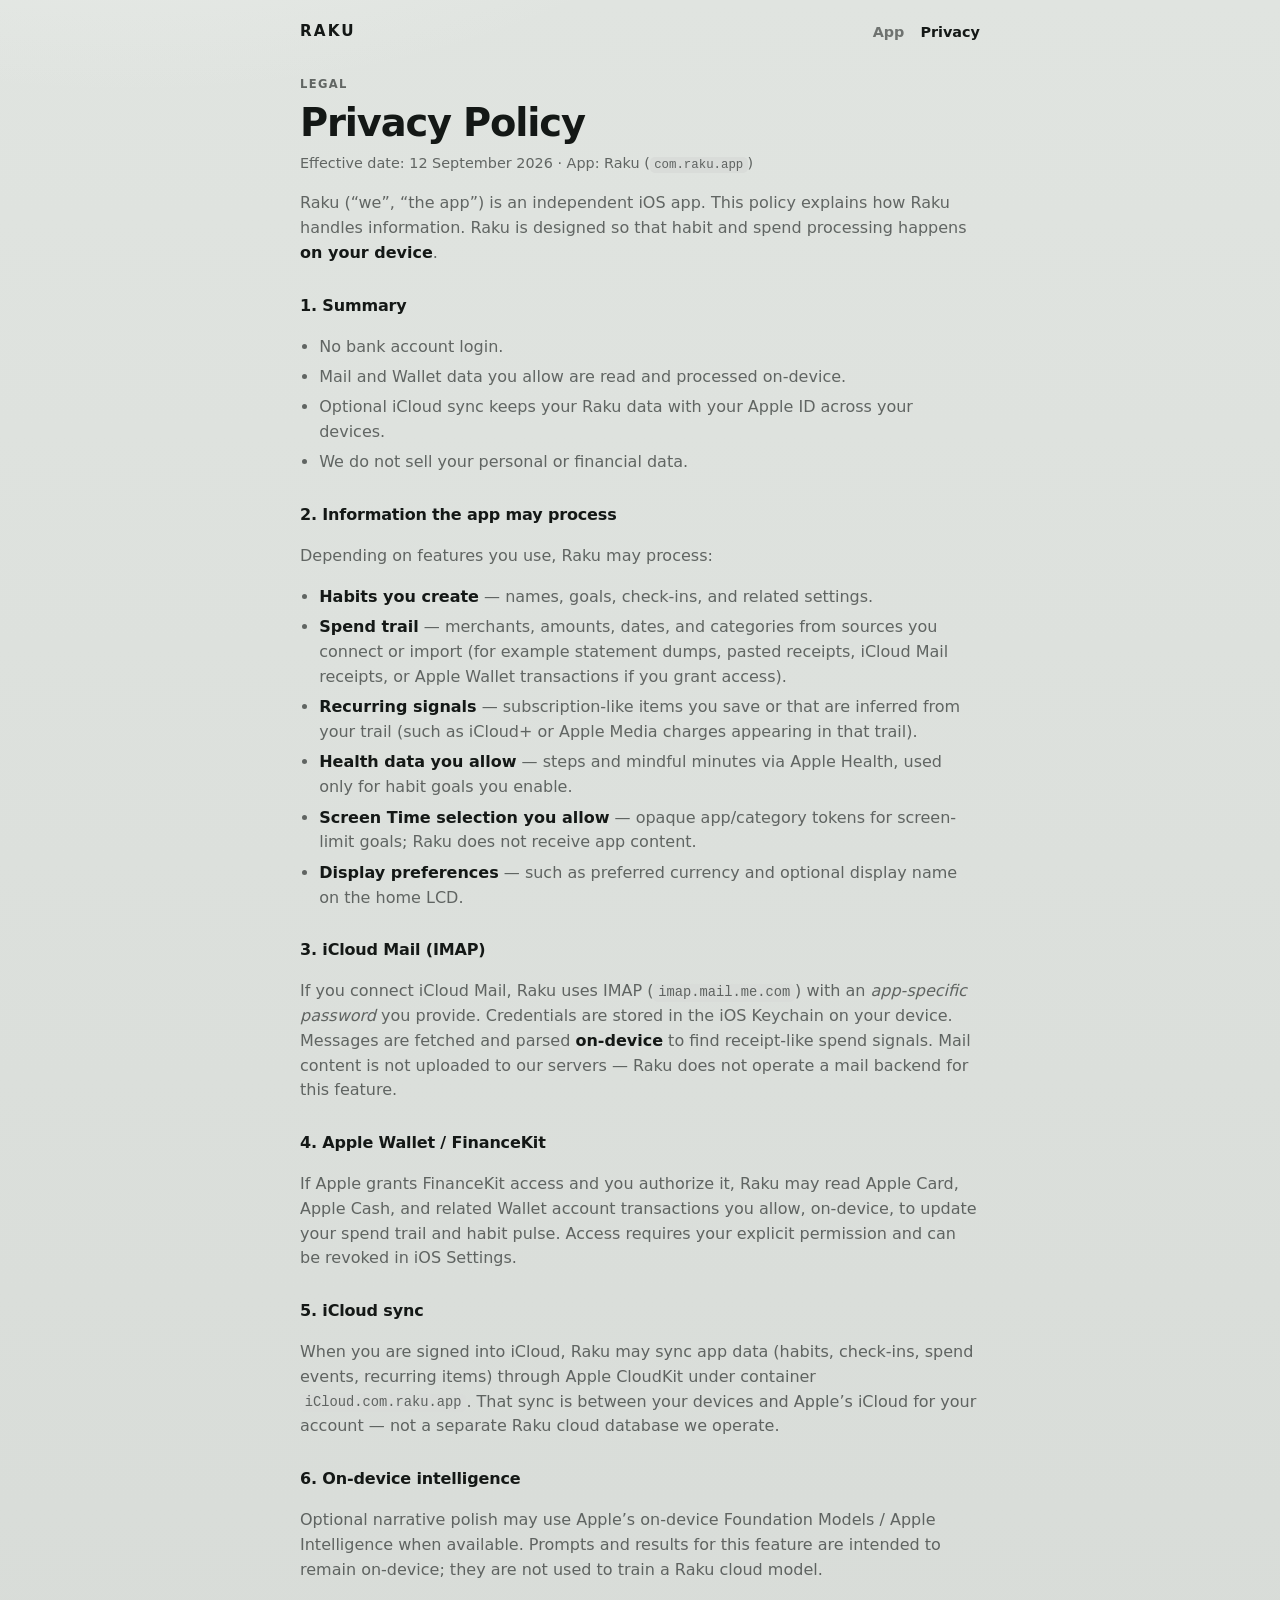
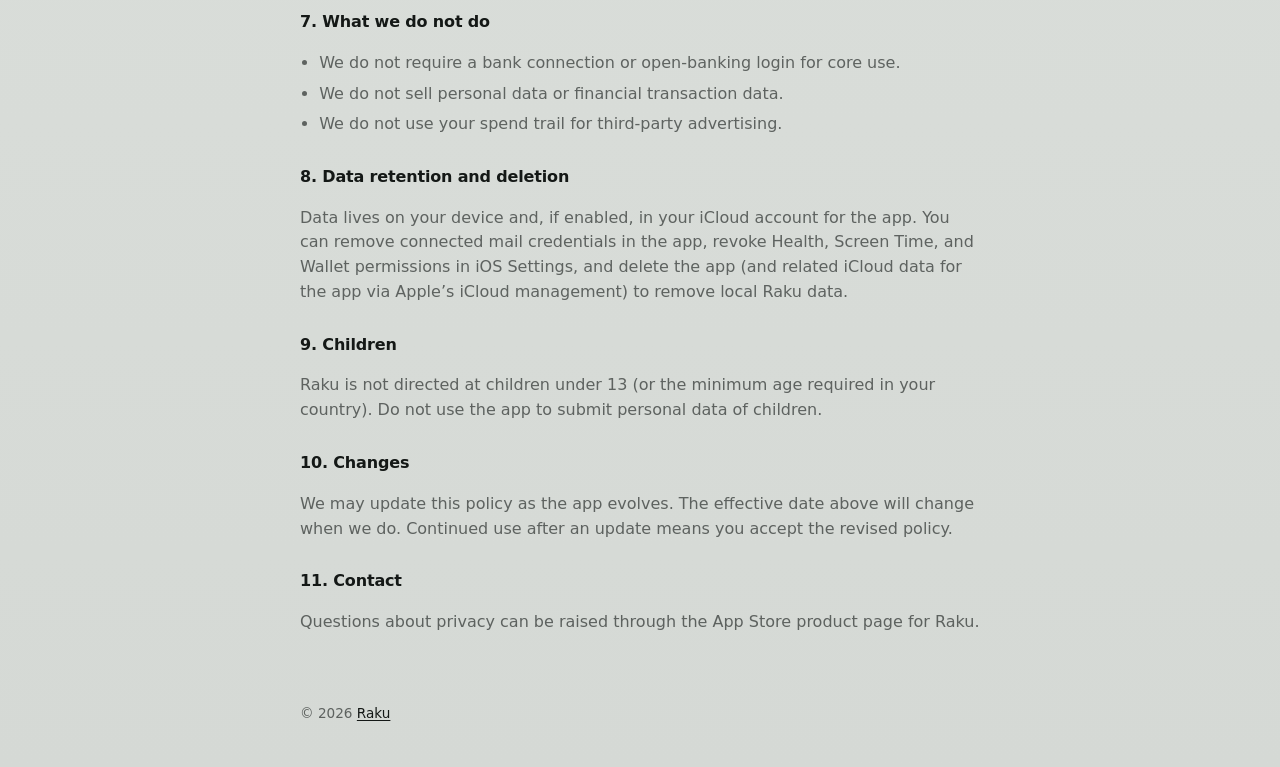
==== privacy.html @ 1ad312e5 "Publish Raku intro and privacy policy." ====
<!DOCTYPE html>
<html lang="en">
<head>
  <meta charset="utf-8" />
  <meta name="viewport" content="width=device-width, initial-scale=1" />
  <title>Privacy Policy — Raku</title>
  <meta name="description" content="Privacy Policy for Raku (com.raku.app)." />
  <link rel="stylesheet" href="styles.css" />
</head>
<body>
  <header class="top">
    <a class="brand" href="index.html">RAKU</a>
    <nav>
      <a href="index.html">App</a>
      <a href="privacy.html" aria-current="page">Privacy</a>
    </nav>
  </header>

  <main class="policy">
    <p class="eyebrow">Legal</p>
    <h1>Privacy Policy</h1>
    <p class="meta">Effective date: 12 September 2026 · App: Raku (<code>com.raku.app</code>)</p>

    <p>
      Raku (“we”, “the app”) is an independent iOS app. This policy explains how Raku handles information.
      Raku is designed so that habit and spend processing happens <strong>on your device</strong>.
    </p>

    <h2>1. Summary</h2>
    <ul>
      <li>No bank account login.</li>
      <li>Mail and Wallet data you allow are read and processed on-device.</li>
      <li>Optional iCloud sync keeps your Raku data with your Apple&nbsp;ID across your devices.</li>
      <li>We do not sell your personal or financial data.</li>
    </ul>

    <h2>2. Information the app may process</h2>
    <p>Depending on features you use, Raku may process:</p>
    <ul>
      <li><strong>Habits you create</strong> — names, goals, check-ins, and related settings.</li>
      <li><strong>Spend trail</strong> — merchants, amounts, dates, and categories from sources you connect or import (for example statement dumps, pasted receipts, iCloud&nbsp;Mail receipts, or Apple&nbsp;Wallet transactions if you grant access).</li>
      <li><strong>Recurring signals</strong> — subscription-like items you save or that are inferred from your trail (such as iCloud+ or Apple Media charges appearing in that trail).</li>
      <li><strong>Health data you allow</strong> — steps and mindful minutes via Apple Health, used only for habit goals you enable.</li>
      <li><strong>Screen Time selection you allow</strong> — opaque app/category tokens for screen-limit goals; Raku does not receive app content.</li>
      <li><strong>Display preferences</strong> — such as preferred currency and optional display name on the home LCD.</li>
    </ul>

    <h2>3. iCloud Mail (IMAP)</h2>
    <p>
      If you connect iCloud&nbsp;Mail, Raku uses IMAP (<code>imap.mail.me.com</code>) with an
      <em>app-specific password</em> you provide. Credentials are stored in the iOS Keychain on your device.
      Messages are fetched and parsed <strong>on-device</strong> to find receipt-like spend signals.
      Mail content is not uploaded to our servers — Raku does not operate a mail backend for this feature.
    </p>

    <h2>4. Apple Wallet / FinanceKit</h2>
    <p>
      If Apple grants FinanceKit access and you authorize it, Raku may read Apple&nbsp;Card, Apple&nbsp;Cash,
      and related Wallet account transactions you allow, on-device, to update your spend trail and habit pulse.
      Access requires your explicit permission and can be revoked in iOS Settings.
    </p>

    <h2>5. iCloud sync</h2>
    <p>
      When you are signed into iCloud, Raku may sync app data (habits, check-ins, spend events, recurring items)
      through Apple CloudKit under container <code>iCloud.com.raku.app</code>.
      That sync is between your devices and Apple’s iCloud for your account — not a separate Raku cloud database we operate.
    </p>

    <h2>6. On-device intelligence</h2>
    <p>
      Optional narrative polish may use Apple’s on-device Foundation Models / Apple Intelligence when available.
      Prompts and results for this feature are intended to remain on-device; they are not used to train a Raku cloud model.
    </p>

    <h2>7. What we do not do</h2>
    <ul>
      <li>We do not require a bank connection or open-banking login for core use.</li>
      <li>We do not sell personal data or financial transaction data.</li>
      <li>We do not use your spend trail for third-party advertising.</li>
    </ul>

    <h2>8. Data retention and deletion</h2>
    <p>
      Data lives on your device and, if enabled, in your iCloud account for the app.
      You can remove connected mail credentials in the app, revoke Health, Screen&nbsp;Time, and Wallet permissions in iOS Settings,
      and delete the app (and related iCloud data for the app via Apple’s iCloud management) to remove local Raku data.
    </p>

    <h2>9. Children</h2>
    <p>
      Raku is not directed at children under 13 (or the minimum age required in your country).
      Do not use the app to submit personal data of children.
    </p>

    <h2>10. Changes</h2>
    <p>
      We may update this policy as the app evolves. The effective date above will change when we do.
      Continued use after an update means you accept the revised policy.
    </p>

    <h2>11. Contact</h2>
    <p>
      Questions about privacy can be raised through the App&nbsp;Store product page for Raku.
    </p>
  </main>

  <footer>
    <p>© <span id="y"></span> <a href="index.html">Raku</a></p>
  </footer>
  <script>document.getElementById("y").textContent = new Date().getFullYear()</script>
</body>
</html>
---- styles.css ----
:root {
  --wash: #e0e4e0;
  --glass: #b8bcb8;
  --ink: #141816;
  --muted: rgba(20, 24, 22, 0.62);
  --edge: rgba(20, 24, 22, 0.18);
  --panel: #cfd3cf;
}

* { box-sizing: border-box; }

html { color-scheme: light; }

body {
  margin: 0;
  min-height: 100vh;
  font-family: "SF Pro Text", "Segoe UI", system-ui, -apple-system, sans-serif;
  background:
    radial-gradient(1200px 600px at 10% -10%, #ecefec 0%, transparent 55%),
    linear-gradient(180deg, var(--wash), #d5d9d5 100%);
  color: var(--ink);
  line-height: 1.55;
}

a { color: var(--ink); text-underline-offset: 0.15em; }
a:hover { opacity: 0.75; }

.top {
  display: flex;
  align-items: center;
  justify-content: space-between;
  max-width: 720px;
  margin: 0 auto;
  padding: 1.25rem 1.25rem 0.5rem;
}

.brand {
  font-weight: 800;
  letter-spacing: 0.14em;
  text-decoration: none;
  font-size: 0.95rem;
}

nav { display: flex; gap: 1rem; }
nav a {
  text-decoration: none;
  font-size: 0.9rem;
  font-weight: 600;
  opacity: 0.55;
}
nav a[aria-current="page"] { opacity: 1; }

main {
  max-width: 720px;
  margin: 0 auto;
  padding: 1.5rem 1.25rem 3rem;
}

.hero {
  padding: 1.5rem 0 0.5rem;
}

.eyebrow {
  text-transform: uppercase;
  letter-spacing: 0.12em;
  font-size: 0.72rem;
  font-weight: 700;
  color: var(--muted);
  margin: 0 0 0.6rem;
}

h1 {
  font-size: clamp(2.4rem, 6vw, 3.4rem);
  line-height: 1.05;
  letter-spacing: -0.03em;
  margin: 0 0 0.85rem;
}

.lede {
  font-size: 1.15rem;
  color: var(--muted);
  max-width: 36rem;
  margin: 0;
}

.grid {
  display: grid;
  gap: 0.85rem;
  margin: 2rem 0;
}

@media (min-width: 700px) {
  .grid { grid-template-columns: repeat(3, 1fr); }
}

.grid article,
.note {
  background: color-mix(in srgb, var(--glass) 70%, white);
  border: 1px solid var(--edge);
  border-radius: 14px;
  padding: 1.1rem 1.15rem;
}

.grid h2, .note h2, .policy h2 {
  font-size: 1rem;
  margin: 0 0 0.45rem;
  letter-spacing: -0.01em;
}

.grid p, .note p {
  margin: 0;
  font-size: 0.95rem;
  color: var(--muted);
}

.policy h1 { font-size: clamp(1.8rem, 4vw, 2.4rem); }
.policy .meta {
  color: var(--muted);
  font-size: 0.9rem;
  margin-top: -0.3rem;
}
.policy h2 { margin-top: 1.75rem; }
.policy ul { padding-left: 1.2rem; color: var(--muted); }
.policy li { margin: 0.35rem 0; }
.policy p { color: var(--muted); }
.policy strong { color: var(--ink); font-weight: 650; }

code {
  font-family: ui-monospace, "SF Mono", Menlo, monospace;
  font-size: 0.86em;
  background: color-mix(in srgb, var(--panel) 80%, white);
  padding: 0.1em 0.35em;
  border-radius: 5px;
}

footer {
  max-width: 720px;
  margin: 0 auto;
  padding: 0 1.25rem 2.5rem;
  color: var(--muted);
  font-size: 0.85rem;
}
footer p { margin: 0.25rem 0; }
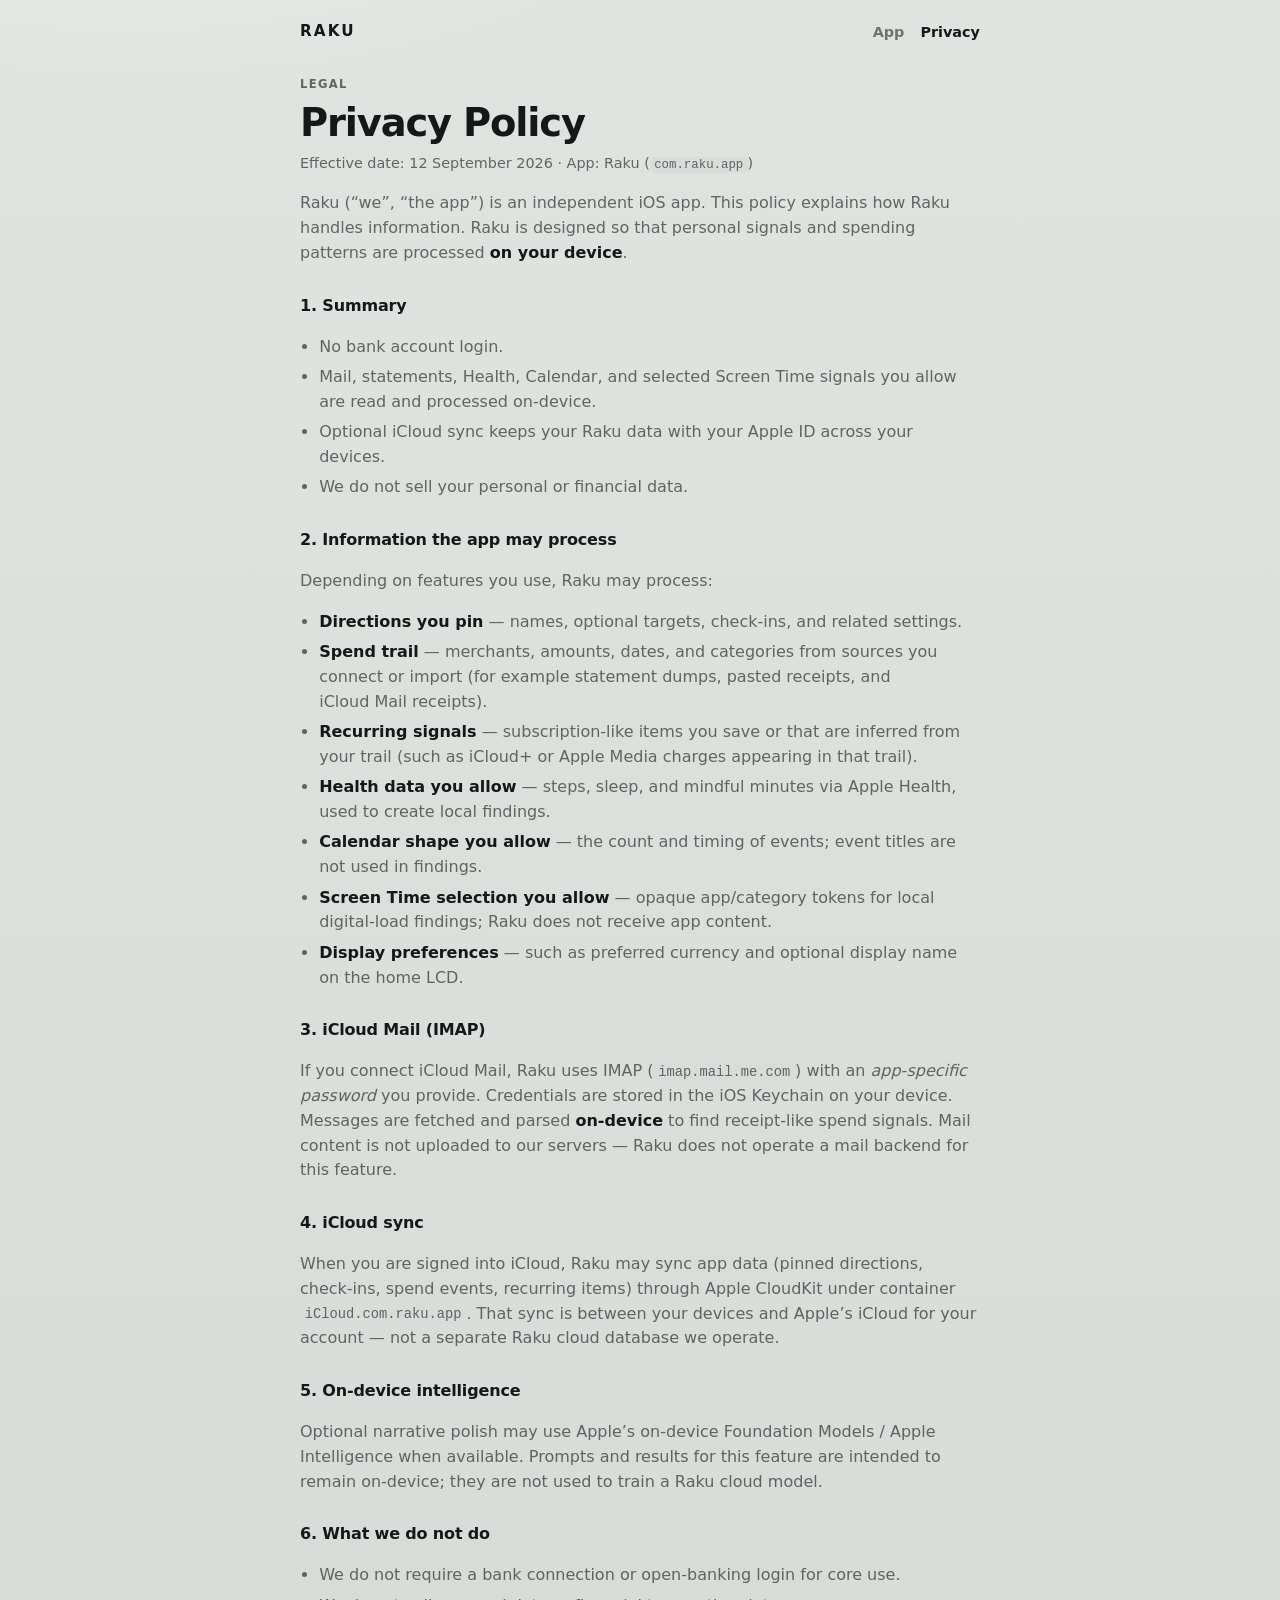
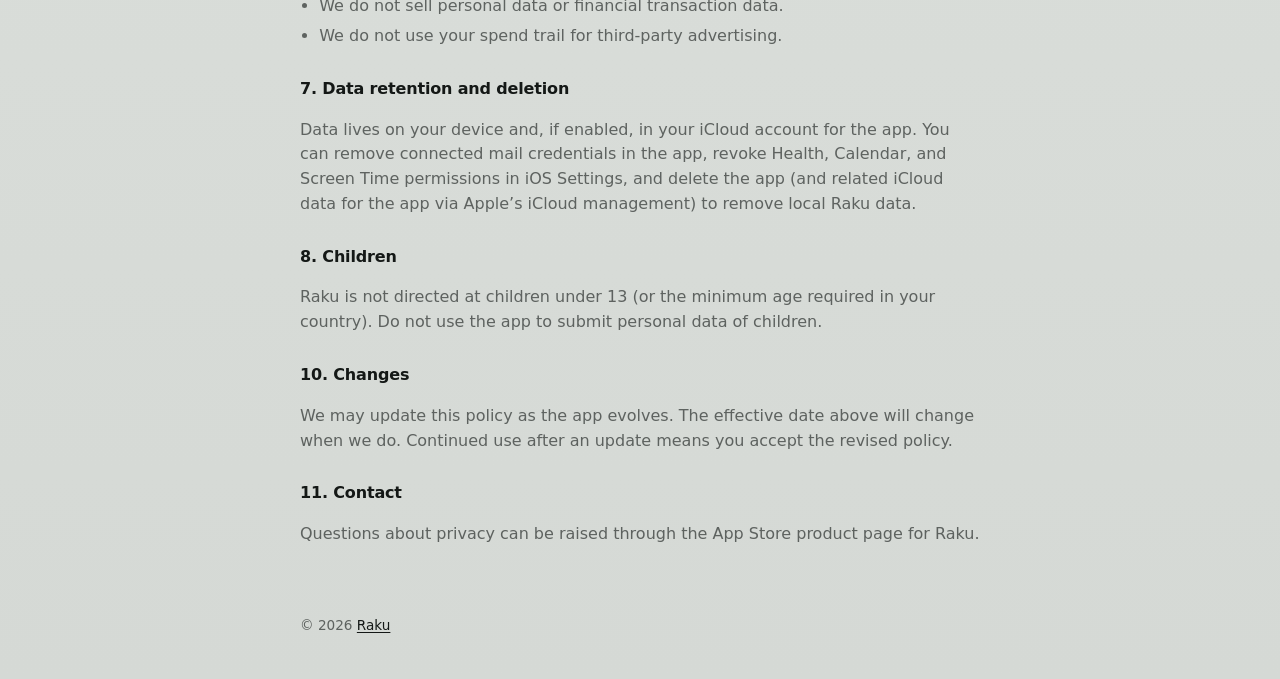
==== commit 84efdeab: "Refresh Raku site for companion, Brief, and Care. Co-authored-by: Cursor <cursoragent@cursor.com>" ====
--- a/privacy.html
+++ b/privacy.html
@@ -23,13 +23,13 @@
 
     <p>
       Raku (“we”, “the app”) is an independent iOS app. This policy explains how Raku handles information.
-      Raku is designed so that habit and spend processing happens <strong>on your device</strong>.
+      Raku is designed so that personal signals and spending patterns are processed <strong>on your device</strong>.
     </p>
 
     <h2>1. Summary</h2>
     <ul>
       <li>No bank account login.</li>
-      <li>Mail and Wallet data you allow are read and processed on-device.</li>
+      <li>Mail, statements, Health, Calendar, and selected Screen Time signals you allow are read and processed on-device.</li>
       <li>Optional iCloud sync keeps your Raku data with your Apple&nbsp;ID across your devices.</li>
       <li>We do not sell your personal or financial data.</li>
     </ul>
@@ -37,11 +37,12 @@
     <h2>2. Information the app may process</h2>
     <p>Depending on features you use, Raku may process:</p>
     <ul>
-      <li><strong>Habits you create</strong> — names, goals, check-ins, and related settings.</li>
-      <li><strong>Spend trail</strong> — merchants, amounts, dates, and categories from sources you connect or import (for example statement dumps, pasted receipts, iCloud&nbsp;Mail receipts, or Apple&nbsp;Wallet transactions if you grant access).</li>
+      <li><strong>Directions you pin</strong> — names, optional targets, check-ins, and related settings.</li>
+      <li><strong>Spend trail</strong> — merchants, amounts, dates, and categories from sources you connect or import (for example statement dumps, pasted receipts, and iCloud&nbsp;Mail receipts).</li>
       <li><strong>Recurring signals</strong> — subscription-like items you save or that are inferred from your trail (such as iCloud+ or Apple Media charges appearing in that trail).</li>
-      <li><strong>Health data you allow</strong> — steps and mindful minutes via Apple Health, used only for habit goals you enable.</li>
-      <li><strong>Screen Time selection you allow</strong> — opaque app/category tokens for screen-limit goals; Raku does not receive app content.</li>
+      <li><strong>Health data you allow</strong> — steps, sleep, and mindful minutes via Apple Health, used to create local findings.</li>
+      <li><strong>Calendar shape you allow</strong> — the count and timing of events; event titles are not used in findings.</li>
+      <li><strong>Screen Time selection you allow</strong> — opaque app/category tokens for local digital-load findings; Raku does not receive app content.</li>
       <li><strong>Display preferences</strong> — such as preferred currency and optional display name on the home LCD.</li>
     </ul>
 
@@ -53,41 +54,34 @@
       Mail content is not uploaded to our servers — Raku does not operate a mail backend for this feature.
     </p>
 
-    <h2>4. Apple Wallet / FinanceKit</h2>
+    <h2>4. iCloud sync</h2>
     <p>
-      If Apple grants FinanceKit access and you authorize it, Raku may read Apple&nbsp;Card, Apple&nbsp;Cash,
-      and related Wallet account transactions you allow, on-device, to update your spend trail and habit pulse.
-      Access requires your explicit permission and can be revoked in iOS Settings.
-    </p>
-
-    <h2>5. iCloud sync</h2>
-    <p>
-      When you are signed into iCloud, Raku may sync app data (habits, check-ins, spend events, recurring items)
+      When you are signed into iCloud, Raku may sync app data (pinned directions, check-ins, spend events, recurring items)
       through Apple CloudKit under container <code>iCloud.com.raku.app</code>.
       That sync is between your devices and Apple’s iCloud for your account — not a separate Raku cloud database we operate.
     </p>
 
-    <h2>6. On-device intelligence</h2>
+    <h2>5. On-device intelligence</h2>
     <p>
       Optional narrative polish may use Apple’s on-device Foundation Models / Apple Intelligence when available.
       Prompts and results for this feature are intended to remain on-device; they are not used to train a Raku cloud model.
     </p>
 
-    <h2>7. What we do not do</h2>
+    <h2>6. What we do not do</h2>
     <ul>
       <li>We do not require a bank connection or open-banking login for core use.</li>
       <li>We do not sell personal data or financial transaction data.</li>
       <li>We do not use your spend trail for third-party advertising.</li>
     </ul>
 
-    <h2>8. Data retention and deletion</h2>
+    <h2>7. Data retention and deletion</h2>
     <p>
       Data lives on your device and, if enabled, in your iCloud account for the app.
-      You can remove connected mail credentials in the app, revoke Health, Screen&nbsp;Time, and Wallet permissions in iOS Settings,
+      You can remove connected mail credentials in the app, revoke Health, Calendar, and Screen&nbsp;Time permissions in iOS Settings,
       and delete the app (and related iCloud data for the app via Apple’s iCloud management) to remove local Raku data.
     </p>
 
-    <h2>9. Children</h2>
+    <h2>8. Children</h2>
     <p>
       Raku is not directed at children under 13 (or the minimum age required in your country).
       Do not use the app to submit personal data of children.
